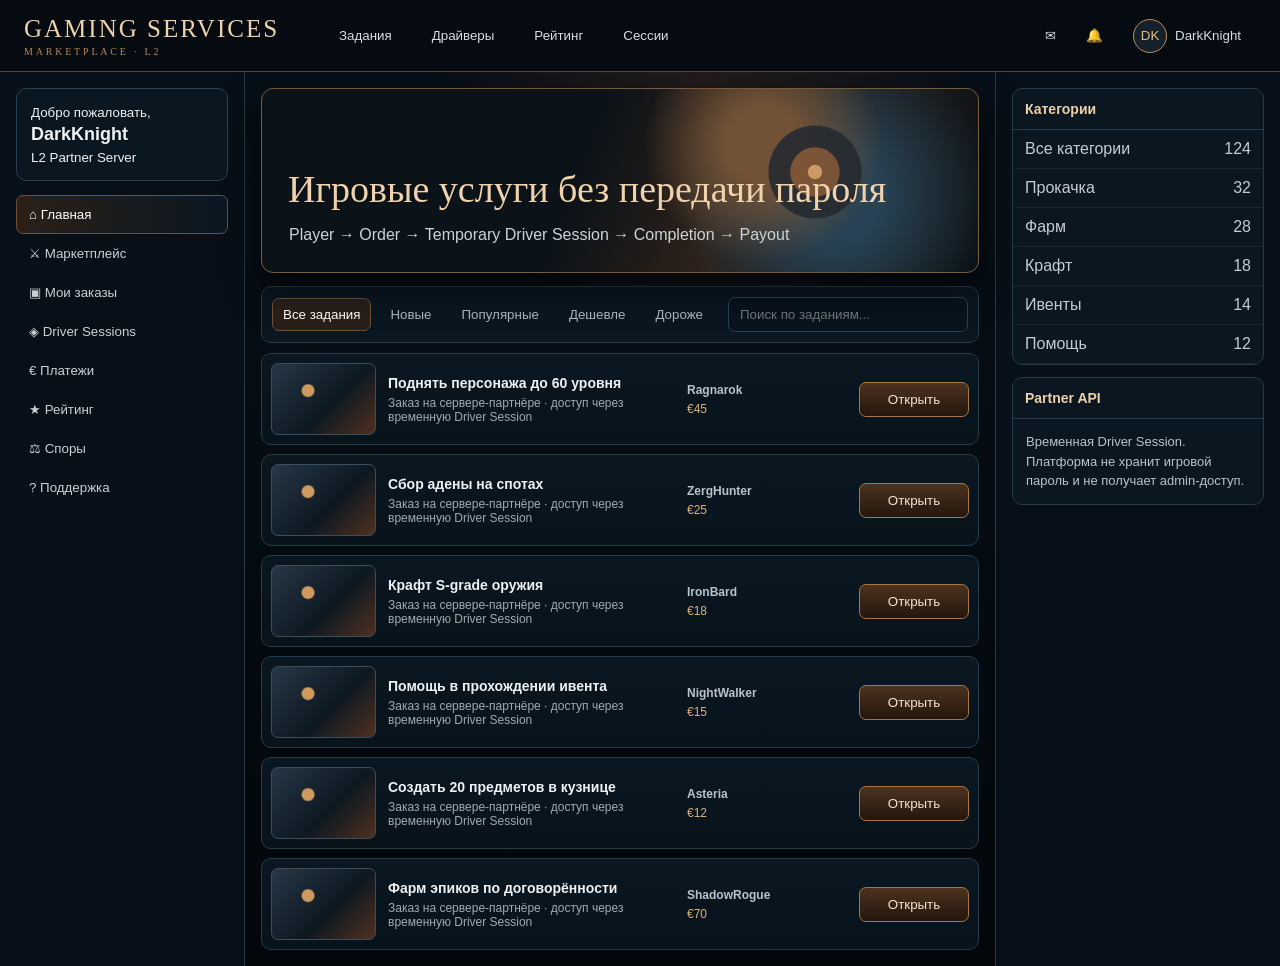
==== index.html @ b08e11a9 "Initial marketplace prototype" ====
<!doctype html><html lang="ru"><head><meta charset="utf-8"><meta name="viewport" content="width=device-width,initial-scale=1"><title>Gaming Services Marketplace</title><style>*{box-sizing:border-box}html,body{margin:0;background:#04090f;color:#eef2f5;font-family:Segoe UI,Arial,sans-serif}body{min-height:100vh;background:radial-gradient(circle at 55% 8%,rgba(88,52,35,.35),transparent 24%),linear-gradient(#071019,#03070b)}header{height:72px;border-bottom:1px solid #5b432f;display:flex;align-items:center;padding:0 24px;background:#050b10;position:sticky;top:0;z-index:5}.brand{width:300px;font-family:Georgia,serif;color:#efd1aa;font-size:25px;letter-spacing:.08em}.brand small{display:block;font:10px Segoe UI;color:#b98756;letter-spacing:.28em;margin-top:3px}nav{display:flex;gap:10px;flex:1}nav button,.icon{border:1px solid transparent;background:transparent;color:#d8dee3;padding:11px 14px;border-radius:8px;cursor:pointer}nav button:hover,.icon:hover{border-color:#72543a;background:#2b2118}.profile{display:flex;gap:8px;align-items:center}.avatar{width:34px;height:34px;border-radius:50%;border:1px solid #c18c58;display:grid;place-items:center;color:#e2bc8d;background:#15202a}.layout{display:grid;grid-template-columns:245px 1fr 285px;min-height:calc(100vh - 72px)}aside{background:#071018;border-right:1px solid #273846;padding:16px}.right{border-right:0;border-left:1px solid #273846}.user{border:1px solid #2b4050;border-radius:10px;padding:14px;background:#0a1721;margin-bottom:14px}.user b{display:block;font-size:18px;margin:3px 0}.side button{width:100%;text-align:left;border:1px solid transparent;background:transparent;color:#cad1d6;padding:11px 12px;border-radius:7px;cursor:pointer}.side button:hover,.side button.active{border-color:#6f5037;background:linear-gradient(90deg,#2b2018,#0a1721);color:white}main{padding:16px}.hero{height:185px;border:1px solid #785a3d;border-radius:12px;position:relative;overflow:hidden;background:radial-gradient(circle at 70% 30%,#725236 0 7%,transparent 23%),radial-gradient(circle at 80% 58%,#274254 0 8%,transparent 27%),linear-gradient(110deg,#0b1218 0 44%,#2d2119 64%,#0a1117 100%);box-shadow:0 14px 36px #0009}.hero:before{content:"";position:absolute;right:13%;top:15%;width:140px;height:140px;border-radius:50%;background:radial-gradient(circle at 50% 40%,#d8a46c 0 6%,#805637 7% 22%,#252b31 23% 42%,transparent 43%);filter:blur(.2px);opacity:.9}.hero h1{position:absolute;left:26px;bottom:61px;margin:0;font:38px Georgia;color:#f0d2ad}.hero p{position:absolute;left:27px;bottom:28px;margin:0;color:#cbd4da}.toolbar{margin-top:13px;display:flex;gap:8px;align-items:center;border:1px solid #263b4a;border-radius:10px;padding:10px;background:#0a1620}.tab{border:1px solid transparent;background:transparent;color:#aeb9c1;padding:8px 10px;border-radius:7px;cursor:pointer}.tab:hover,.tab.active{border-color:#715237;background:#2a2019;color:#fff}.search{margin-left:auto;background:#07131d;border:1px solid #2d4252;color:white;padding:9px 11px;border-radius:7px;min-width:240px}.tasks{display:grid;gap:9px;margin-top:10px}.task{display:grid;grid-template-columns:105px 1fr 160px 110px;gap:12px;align-items:center;border:1px solid #263b4a;border-radius:10px;padding:9px;background:linear-gradient(#0a1721,#08131b)}.pic{height:72px;border:1px solid #3a4f5e;border-radius:7px;background:radial-gradient(circle at 35% 38%,#d09a5f 0 7%,transparent 9%),linear-gradient(135deg,#263746,#0d1821 58%,#50301f)}.task h3{margin:0 0 5px;font-size:14px}.task p{margin:0;color:#9eabb5;font-size:12px}.meta{font-size:12px;color:#b9c3cb}.price{color:#e0b179;margin-top:5px}.open{border:1px solid #a87544;background:linear-gradient(#4c321e,#24160e);color:#f3e4d2;padding:9px 11px;border-radius:7px;cursor:pointer}.panel{border:1px solid #263b4a;border-radius:10px;background:#0a1620;margin-bottom:12px;overflow:hidden}.panel h3{font-size:14px;color:#efd0aa;margin:0;padding:12px;border-bottom:1px solid #263b4a}.cat{display:flex;justify-content:space-between;padding:10px 12px;border-bottom:1px solid #142632;color:#c4cdd4;cursor:pointer}.cat:hover{background:#101e28;color:white}.toast{position:fixed;right:18px;bottom:18px;background:#0b1721;border:1px solid #9a6c42;padding:11px 14px;border-radius:9px;display:none;z-index:20}.toast.show{display:block}@media(max-width:1050px){.layout{grid-template-columns:210px 1fr}.right{display:none}.task{grid-template-columns:90px 1fr 100px}.meta{display:none}}@media(max-width:720px){header{height:auto;flex-wrap:wrap;padding:10px}.brand{width:auto}.layout{display:block}aside{display:none}nav{order:3;width:100%;overflow:auto}.task{grid-template-columns:80px 1fr}.task .open{grid-column:1/-1;width:100%}.search{min-width:100%;margin-left:0}.hero h1{font-size:29px}}</style></head><body><header><div class="brand">GAMING SERVICES<small>MARKETPLACE · L2</small></div><nav><button onclick="show('Задания')">Задания</button><button onclick="show('Драйверы')">Драйверы</button><button onclick="show('Рейтинг')">Рейтинг</button><button onclick="show('Сессии')">Сессии</button></nav><button class="icon" onclick="show('Сообщения')">✉</button><button class="icon" onclick="show('Уведомления')">🔔</button><button class="icon profile" onclick="show('Профиль')"><span class="avatar">DK</span>DarkKnight</button></header><div class="layout"><aside><div class="user"><small>Добро пожаловать,</small><b>DarkKnight</b><small>L2 Partner Server</small></div><div class="side"><button class="active" onclick="show('Главная')">⌂ Главная</button><button onclick="show('Маркетплейс')">⚔ Маркетплейс</button><button onclick="show('Мои заказы')">▣ Мои заказы</button><button onclick="show('Driver Sessions')">◈ Driver Sessions</button><button onclick="show('Платежи')">€ Платежи</button><button onclick="show('Рейтинг')">★ Рейтинг</button><button onclick="show('Споры')">⚖ Споры</button><button onclick="show('Поддержка')">? Поддержка</button></div></aside><main><section class="hero"><h1>Игровые услуги без передачи пароля</h1><p>Player → Order → Temporary Driver Session → Completion → Payout</p></section><div class="toolbar"><button class="tab active" onclick="filter('all',this)">Все задания</button><button class="tab" onclick="filter('new',this)">Новые</button><button class="tab" onclick="filter('popular',this)">Популярные</button><button class="tab" onclick="sortPrice(1,this)">Дешевле</button><button class="tab" onclick="sortPrice(-1,this)">Дороже</button><input id="search" class="search" placeholder="Поиск по заданиям..." oninput="render()"></div><div id="tasks" class="tasks"></div></main><aside class="right"><div class="panel"><h3>Категории</h3><div class="cat" onclick="category='all';render()"><span>Все категории</span><span>124</span></div><div class="cat" onclick="category='Прокачка';render()"><span>Прокачка</span><span>32</span></div><div class="cat" onclick="category='Фарм';render()"><span>Фарм</span><span>28</span></div><div class="cat" onclick="category='Крафт';render()"><span>Крафт</span><span>18</span></div><div class="cat" onclick="category='Ивенты';render()"><span>Ивенты</span><span>14</span></div><div class="cat" onclick="category='Помощь';render()"><span>Помощь</span><span>12</span></div></div><div class="panel"><h3>Partner API</h3><div style="padding:13px;color:#b9c4cc;font-size:13px;line-height:1.5">Временная Driver Session. Платформа не хранит игровой пароль и не получает admin-доступ.</div></div></aside></div><div id="toast" class="toast"></div><script>let category='all',sort=0;const data=[['Поднять персонажа до 60 уровня','Прокачка',45,'Ragnarok'],['Сбор адены на спотах','Фарм',25,'ZergHunter'],['Крафт S-grade оружия','Крафт',18,'IronBard'],['Помощь в прохождении ивента','Ивенты',15,'NightWalker'],['Создать 20 предметов в кузнице','Крафт',12,'Asteria'],['Фарм эпиков по договорённости','Фарм',70,'ShadowRogue']];function render(){let q=document.getElementById('search').value.toLowerCase(),a=data.map((x,i)=>({...{title:x[0],cat:x[1],price:x[2],user:x[3]},id:i+1})).filter(x=>(category==='all'||x.cat===category)&&x.title.toLowerCase().includes(q));if(sort)a.sort((a,b)=>(a.price-b.price)*sort);document.getElementById('tasks').innerHTML=a.map(x=>`<div class="task"><div class="pic"></div><div><h3>${x.title}</h3><p>Заказ на сервере-партнёре · доступ через временную Driver Session</p></div><div class="meta"><b>${x.user}</b><div class="price">€${x.price}</div></div><button class="open" onclick="show('Заказ #${x.id}: ${x.title}')">Открыть</button></div>`).join('')}function show(m){let e=document.getElementById('toast');e.textContent=m;e.classList.add('show');clearTimeout(window.t);window.t=setTimeout(()=>e.classList.remove('show'),1800)}function filter(_,b){document.querySelectorAll('.tab').forEach(x=>x.classList.remove('active'));b.classList.add('active');render()}function sortPrice(v,b){sort=v;document.querySelectorAll('.tab').forEach(x=>x.classList.remove('active'));b.classList.add('active');render()}render()</script></body></html>
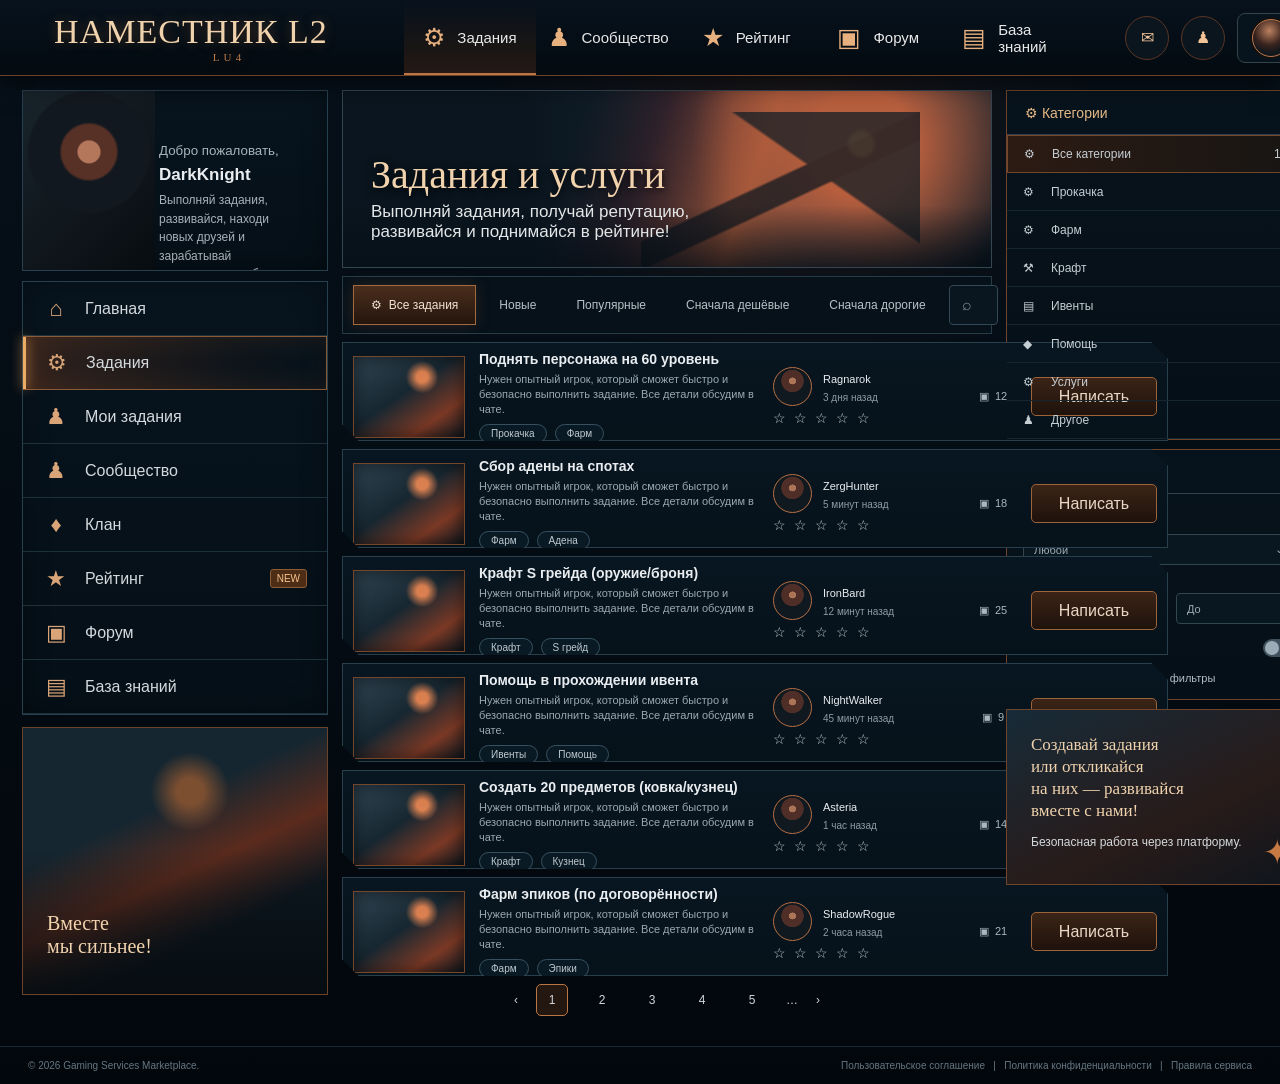
==== commit 52b7934d: "Build L2 reference layout with precise hover hotspots" ====
--- a/index.html
+++ b/index.html
@@ -1 +1,96 @@
-<!doctype html><html lang="ru"><head><meta charset="utf-8"><meta name="viewport" content="width=device-width,initial-scale=1"><title>Gaming Services Marketplace</title><style>*{box-sizing:border-box}html,body{margin:0;background:#04090f;color:#eef2f5;font-family:Segoe UI,Arial,sans-serif}body{min-height:100vh;background:radial-gradient(circle at 55% 8%,rgba(88,52,35,.35),transparent 24%),linear-gradient(#071019,#03070b)}header{height:72px;border-bottom:1px solid #5b432f;display:flex;align-items:center;padding:0 24px;background:#050b10;position:sticky;top:0;z-index:5}.brand{width:300px;font-family:Georgia,serif;color:#efd1aa;font-size:25px;letter-spacing:.08em}.brand small{display:block;font:10px Segoe UI;color:#b98756;letter-spacing:.28em;margin-top:3px}nav{display:flex;gap:10px;flex:1}nav button,.icon{border:1px solid transparent;background:transparent;color:#d8dee3;padding:11px 14px;border-radius:8px;cursor:pointer}nav button:hover,.icon:hover{border-color:#72543a;background:#2b2118}.profile{display:flex;gap:8px;align-items:center}.avatar{width:34px;height:34px;border-radius:50%;border:1px solid #c18c58;display:grid;place-items:center;color:#e2bc8d;background:#15202a}.layout{display:grid;grid-template-columns:245px 1fr 285px;min-height:calc(100vh - 72px)}aside{background:#071018;border-right:1px solid #273846;padding:16px}.right{border-right:0;border-left:1px solid #273846}.user{border:1px solid #2b4050;border-radius:10px;padding:14px;background:#0a1721;margin-bottom:14px}.user b{display:block;font-size:18px;margin:3px 0}.side button{width:100%;text-align:left;border:1px solid transparent;background:transparent;color:#cad1d6;padding:11px 12px;border-radius:7px;cursor:pointer}.side button:hover,.side button.active{border-color:#6f5037;background:linear-gradient(90deg,#2b2018,#0a1721);color:white}main{padding:16px}.hero{height:185px;border:1px solid #785a3d;border-radius:12px;position:relative;overflow:hidden;background:radial-gradient(circle at 70% 30%,#725236 0 7%,transparent 23%),radial-gradient(circle at 80% 58%,#274254 0 8%,transparent 27%),linear-gradient(110deg,#0b1218 0 44%,#2d2119 64%,#0a1117 100%);box-shadow:0 14px 36px #0009}.hero:before{content:"";position:absolute;right:13%;top:15%;width:140px;height:140px;border-radius:50%;background:radial-gradient(circle at 50% 40%,#d8a46c 0 6%,#805637 7% 22%,#252b31 23% 42%,transparent 43%);filter:blur(.2px);opacity:.9}.hero h1{position:absolute;left:26px;bottom:61px;margin:0;font:38px Georgia;color:#f0d2ad}.hero p{position:absolute;left:27px;bottom:28px;margin:0;color:#cbd4da}.toolbar{margin-top:13px;display:flex;gap:8px;align-items:center;border:1px solid #263b4a;border-radius:10px;padding:10px;background:#0a1620}.tab{border:1px solid transparent;background:transparent;color:#aeb9c1;padding:8px 10px;border-radius:7px;cursor:pointer}.tab:hover,.tab.active{border-color:#715237;background:#2a2019;color:#fff}.search{margin-left:auto;background:#07131d;border:1px solid #2d4252;color:white;padding:9px 11px;border-radius:7px;min-width:240px}.tasks{display:grid;gap:9px;margin-top:10px}.task{display:grid;grid-template-columns:105px 1fr 160px 110px;gap:12px;align-items:center;border:1px solid #263b4a;border-radius:10px;padding:9px;background:linear-gradient(#0a1721,#08131b)}.pic{height:72px;border:1px solid #3a4f5e;border-radius:7px;background:radial-gradient(circle at 35% 38%,#d09a5f 0 7%,transparent 9%),linear-gradient(135deg,#263746,#0d1821 58%,#50301f)}.task h3{margin:0 0 5px;font-size:14px}.task p{margin:0;color:#9eabb5;font-size:12px}.meta{font-size:12px;color:#b9c3cb}.price{color:#e0b179;margin-top:5px}.open{border:1px solid #a87544;background:linear-gradient(#4c321e,#24160e);color:#f3e4d2;padding:9px 11px;border-radius:7px;cursor:pointer}.panel{border:1px solid #263b4a;border-radius:10px;background:#0a1620;margin-bottom:12px;overflow:hidden}.panel h3{font-size:14px;color:#efd0aa;margin:0;padding:12px;border-bottom:1px solid #263b4a}.cat{display:flex;justify-content:space-between;padding:10px 12px;border-bottom:1px solid #142632;color:#c4cdd4;cursor:pointer}.cat:hover{background:#101e28;color:white}.toast{position:fixed;right:18px;bottom:18px;background:#0b1721;border:1px solid #9a6c42;padding:11px 14px;border-radius:9px;display:none;z-index:20}.toast.show{display:block}@media(max-width:1050px){.layout{grid-template-columns:210px 1fr}.right{display:none}.task{grid-template-columns:90px 1fr 100px}.meta{display:none}}@media(max-width:720px){header{height:auto;flex-wrap:wrap;padding:10px}.brand{width:auto}.layout{display:block}aside{display:none}nav{order:3;width:100%;overflow:auto}.task{grid-template-columns:80px 1fr}.task .open{grid-column:1/-1;width:100%}.search{min-width:100%;margin-left:0}.hero h1{font-size:29px}}</style></head><body><header><div class="brand">GAMING SERVICES<small>MARKETPLACE · L2</small></div><nav><button onclick="show('Задания')">Задания</button><button onclick="show('Драйверы')">Драйверы</button><button onclick="show('Рейтинг')">Рейтинг</button><button onclick="show('Сессии')">Сессии</button></nav><button class="icon" onclick="show('Сообщения')">✉</button><button class="icon" onclick="show('Уведомления')">🔔</button><button class="icon profile" onclick="show('Профиль')"><span class="avatar">DK</span>DarkKnight</button></header><div class="layout"><aside><div class="user"><small>Добро пожаловать,</small><b>DarkKnight</b><small>L2 Partner Server</small></div><div class="side"><button class="active" onclick="show('Главная')">⌂ Главная</button><button onclick="show('Маркетплейс')">⚔ Маркетплейс</button><button onclick="show('Мои заказы')">▣ Мои заказы</button><button onclick="show('Driver Sessions')">◈ Driver Sessions</button><button onclick="show('Платежи')">€ Платежи</button><button onclick="show('Рейтинг')">★ Рейтинг</button><button onclick="show('Споры')">⚖ Споры</button><button onclick="show('Поддержка')">? Поддержка</button></div></aside><main><section class="hero"><h1>Игровые услуги без передачи пароля</h1><p>Player → Order → Temporary Driver Session → Completion → Payout</p></section><div class="toolbar"><button class="tab active" onclick="filter('all',this)">Все задания</button><button class="tab" onclick="filter('new',this)">Новые</button><button class="tab" onclick="filter('popular',this)">Популярные</button><button class="tab" onclick="sortPrice(1,this)">Дешевле</button><button class="tab" onclick="sortPrice(-1,this)">Дороже</button><input id="search" class="search" placeholder="Поиск по заданиям..." oninput="render()"></div><div id="tasks" class="tasks"></div></main><aside class="right"><div class="panel"><h3>Категории</h3><div class="cat" onclick="category='all';render()"><span>Все категории</span><span>124</span></div><div class="cat" onclick="category='Прокачка';render()"><span>Прокачка</span><span>32</span></div><div class="cat" onclick="category='Фарм';render()"><span>Фарм</span><span>28</span></div><div class="cat" onclick="category='Крафт';render()"><span>Крафт</span><span>18</span></div><div class="cat" onclick="category='Ивенты';render()"><span>Ивенты</span><span>14</span></div><div class="cat" onclick="category='Помощь';render()"><span>Помощь</span><span>12</span></div></div><div class="panel"><h3>Partner API</h3><div style="padding:13px;color:#b9c4cc;font-size:13px;line-height:1.5">Временная Driver Session. Платформа не хранит игровой пароль и не получает admin-доступ.</div></div></aside></div><div id="toast" class="toast"></div><script>let category='all',sort=0;const data=[['Поднять персонажа до 60 уровня','Прокачка',45,'Ragnarok'],['Сбор адены на спотах','Фарм',25,'ZergHunter'],['Крафт S-grade оружия','Крафт',18,'IronBard'],['Помощь в прохождении ивента','Ивенты',15,'NightWalker'],['Создать 20 предметов в кузнице','Крафт',12,'Asteria'],['Фарм эпиков по договорённости','Фарм',70,'ShadowRogue']];function render(){let q=document.getElementById('search').value.toLowerCase(),a=data.map((x,i)=>({...{title:x[0],cat:x[1],price:x[2],user:x[3]},id:i+1})).filter(x=>(category==='all'||x.cat===category)&&x.title.toLowerCase().includes(q));if(sort)a.sort((a,b)=>(a.price-b.price)*sort);document.getElementById('tasks').innerHTML=a.map(x=>`<div class="task"><div class="pic"></div><div><h3>${x.title}</h3><p>Заказ на сервере-партнёре · доступ через временную Driver Session</p></div><div class="meta"><b>${x.user}</b><div class="price">€${x.price}</div></div><button class="open" onclick="show('Заказ #${x.id}: ${x.title}')">Открыть</button></div>`).join('')}function show(m){let e=document.getElementById('toast');e.textContent=m;e.classList.add('show');clearTimeout(window.t);window.t=setTimeout(()=>e.classList.remove('show'),1800)}function filter(_,b){document.querySelectorAll('.tab').forEach(x=>x.classList.remove('active'));b.classList.add('active');render()}function sortPrice(v,b){sort=v;document.querySelectorAll('.tab').forEach(x=>x.classList.remove('active'));b.classList.add('active');render()}render()</script></body></html>+<!doctype html>
+<html lang="ru">
+<head>
+<meta charset="utf-8">
+<meta name="viewport" content="width=device-width,initial-scale=1">
+<title>Gaming Services Marketplace — L2</title>
+<style>
+:root{--bg:#030a10;--panel:#07131c;--panel2:#091824;--line:#20323d;--text:#e9edf0;--muted:#91a0ab;--gold:#c7854e;--gold2:#f0bf82;--hot:rgba(213,139,69,.2)}
+*{box-sizing:border-box}html,body{margin:0;background:#02070b;color:var(--text);font-family:Segoe UI,Arial,sans-serif}button,input,select{font:inherit}.app{min-width:1180px;min-height:100vh;background:radial-gradient(circle at 62% 9%,rgba(96,48,28,.22),transparent 24%),linear-gradient(#06101a,#02070c)}
+.header{height:76px;border-bottom:1px solid #6c4328;display:grid;grid-template-columns:350px 1fr 340px;align-items:center;padding:0 28px 0 54px;position:relative;background:linear-gradient(180deg,#07121d 0,#030a10 100%);box-shadow:0 8px 22px #0008;z-index:10}.logo{font:34px Georgia,serif;color:#f0d2ad;letter-spacing:.03em;text-shadow:0 0 12px #9d5d2f77}.logo small{display:block;text-align:center;font:11px Segoe UI;letter-spacing:.38em;color:#bd7844;margin-top:0}.topnav{display:flex;height:100%;align-items:stretch}.topnav .navitem{position:relative;min-width:132px;padding:0 18px;display:flex;gap:12px;align-items:center;justify-content:center;color:#e8e8e8;font-size:15px}.navitem .ico{font-size:25px;color:#e7b17f}.navitem.active{background:linear-gradient(180deg,transparent,#362116aa);box-shadow:inset 0 -2px 0 #bf7443}.account{display:flex;align-items:center;justify-content:flex-end;gap:12px}.round{width:44px;height:44px;border-radius:50%;border:1px solid #5a3524;background:#0b151e;display:grid;place-items:center;color:#f0c296}.profile{height:50px;min-width:192px;border:1px solid #34424a;border-radius:8px;display:flex;align-items:center;gap:12px;padding:0 14px;background:#08141d}.avatar{width:38px;height:38px;border-radius:50%;border:1px solid #be7747;background:radial-gradient(circle at 45% 30%,#bc8060,#39231e 45%,#10171d 70%);box-shadow:0 0 0 2px #111}.profile b{font-weight:500}.chev{margin-left:auto;color:#b7c0c7}
+.shell{display:grid;grid-template-columns:306px minmax(650px,1fr) 306px;gap:14px;padding:14px 22px 22px;max-width:1536px;margin:auto}.left,.right{min-width:0}.card{border:1px solid #27404e;background:linear-gradient(180deg,#07141e,#050f17);box-shadow:inset 0 0 28px #0005}.welcome{height:181px;position:relative;overflow:hidden;padding:50px 16px 18px 136px}.welcome:before{content:"";position:absolute;left:0;top:0;width:132px;height:100%;background:radial-gradient(circle at 50% 34%,#ba7657 0 8%,#5a3024 9% 20%,#111820 22% 44%,transparent 46%),linear-gradient(135deg,#18242d,#070c11);filter:saturate(.9)}.welcome small{color:#a9b3ba}.welcome b{display:block;font-size:17px;margin:6px 0}.welcome p{font-size:12px;line-height:1.55;color:#a6b1b8;margin:0}.menu{margin-top:10px}.menurow{height:54px;border-bottom:1px solid #1e303a;display:flex;align-items:center;gap:16px;padding:0 20px;color:#d3d9dd;position:relative}.menurow .ico{width:26px;text-align:center;font-size:22px;color:#d9a477}.menurow.active{border:1px solid #8a5936;background:linear-gradient(90deg,#4d2c1d99,#10151aaa 75%,transparent);box-shadow:inset 10px 0 28px #8c4c2533}.menurow.active:before{content:"";position:absolute;left:-1px;top:0;bottom:0;width:3px;background:#edac63;box-shadow:0 0 12px #f0a35d}.badge{margin-left:auto;background:#4d2d16;border:1px solid #8b5c36;color:#f7c38c;font-size:10px;padding:3px 6px;border-radius:3px}.promo{margin-top:12px;height:268px;position:relative;overflow:hidden;background:radial-gradient(circle at 55% 24%,#7d4f31 0 5%,transparent 15%),linear-gradient(155deg,#162630 0 35%,#5b2b1d 54%,#0e1820 72%);border:1px solid #6b432a}.promo:after{content:"";position:absolute;inset:0;background:linear-gradient(transparent 45%,#050b0fdd 100%)}.promo .copy{position:absolute;z-index:2;left:24px;bottom:36px;font:20px Georgia,serif;color:#f0d2ad;line-height:1.15}
+.main{min-width:0}.hero{height:178px;position:relative;overflow:hidden;border:1px solid #344652;background:radial-gradient(circle at 80% 30%,#df8c53 0 2%,#b75e3d 3% 10%,transparent 32%),linear-gradient(110deg,#172632 0 35%,#3d2730 46%,#9b5539 62%,#263441 76%,#0d1822 100%)}.hero:before{content:"";position:absolute;right:11%;bottom:0;width:43%;height:88%;background:linear-gradient(155deg,transparent 0 45%,#101820 46% 55%,transparent 56%),linear-gradient(35deg,transparent 0 62%,#141e25 63%);opacity:.75}.hero:after{content:"";position:absolute;inset:0;background:linear-gradient(90deg,#061019cc 0 27%,transparent 60%),linear-gradient(180deg,transparent 65%,#030b12bb)}.heroText{position:absolute;z-index:2;left:28px;bottom:25px}.hero h1{font:40px Georgia,serif;color:#f0d2ad;margin:0 0 4px;text-shadow:0 2px 9px #000}.hero p{margin:0;color:#e4e7e8;font-size:17px}.toolbar{height:58px;margin-top:8px;border:1px solid #263b48;background:#06111a;display:flex;align-items:center;padding:6px 10px;gap:6px}.tab{height:40px;padding:0 17px;display:flex;align-items:center;position:relative;color:#b8c1c7;font-size:12px;white-space:nowrap}.tab.active{border:1px solid #a36a40;background:linear-gradient(#4b2e1c,#24150e);color:#f1e3d5;box-shadow:0 0 16px #ac64333a}.search{margin-left:auto;width:255px;height:40px;border:1px solid #334955;background:#091620;border-radius:4px;display:flex;align-items:center;padding:0 12px;color:#7f8f99}.search input{border:0;outline:0;background:transparent;color:#dce4e8;width:100%;margin-left:9px}.tasks{display:grid;gap:8px;margin-top:8px}.task{height:99px;border:1px solid #29404c;background:linear-gradient(180deg,#081621,#06121a);display:grid;grid-template-columns:112px minmax(280px,1fr) 182px 48px 126px;align-items:center;gap:14px;padding:8px 10px;position:relative;clip-path:polygon(0 0,98% 0,100% 17%,100% 100%,2% 100%,0 83%)}.thumb{height:82px;border:1px solid #74462b;background:radial-gradient(circle at 62% 25%,#db8050 0 6%,transparent 18%),linear-gradient(145deg,#314654,#172731 45%,#7b3925 76%,#101a22);box-shadow:inset 0 0 18px #0009}.desc h3{margin:0 0 5px;font-size:14px;font-weight:600}.desc p{margin:0;color:#9aa8b1;font-size:11px;line-height:1.35}.tags{margin-top:7px;display:flex;gap:8px}.tag{border:1px solid #36505f;background:#0a1a25;color:#bfc9cf;padding:3px 11px;border-radius:15px;font-size:10px}.driver{display:grid;grid-template-columns:42px 1fr;column-gap:8px;align-items:center}.driver .ava{width:39px;height:39px;border-radius:50%;border:1px solid #b86f43;background:radial-gradient(circle at 50% 35%,#ad7558 0 11%,#4e2e26 12% 36%,#101820 38%)}.driver b{font-size:11px;font-weight:500}.driver small{color:#8d9ba4;font-size:10px}.stars{grid-column:1/-1;color:#c1cad0;font-size:14px;letter-spacing:2px;margin-top:4px}.comment{font-size:11px;color:#aab7be;text-align:center}.action{height:39px;border:1px solid #9d6339;background:linear-gradient(#3b2417,#1e120c);color:#ead8c6;border-radius:5px}.pager{height:48px;display:flex;justify-content:center;align-items:center;gap:18px;color:#d0d6da;font-size:12px}.page{width:32px;height:32px;border:1px solid transparent;display:grid;place-items:center}.page.active{border-color:#b87644;background:#24170f;border-radius:5px}
+.panel{border:1px solid #70452b;background:linear-gradient(#07131c,#050f17);margin-bottom:9px}.panelTitle{height:44px;border-bottom:1px solid #32414a;display:flex;align-items:center;gap:12px;padding:0 18px;color:#e4b886;font-size:14px}.catrow{height:38px;border-bottom:1px solid #152630;display:grid;grid-template-columns:28px 1fr 42px;align-items:center;padding:0 16px;font-size:12px;color:#c5ced3}.catrow.active{background:linear-gradient(90deg,#2c1b13,#161513);border:1px solid #74472c}.catrow .num{text-align:right}.filter{padding:12px 16px 14px;font-size:11px}.filter label{display:block;margin:8px 0;color:#d5dadd}.select,.pricebox{height:31px;border:1px solid #314651;background:#081720;border-radius:4px;color:#9eabb3;display:flex;align-items:center;padding:0 10px}.price{display:grid;grid-template-columns:1fr 18px 1fr;align-items:center;gap:8px}.switchrow{display:flex;justify-content:space-between;align-items:center;margin-top:15px}.switch{width:32px;height:18px;border-radius:10px;background:#40515d;padding:2px}.switch:after{content:"";display:block;width:14px;height:14px;border-radius:50%;background:#9cacb7}.reset{text-align:center;color:#b2bec5;margin-top:15px}.rightPromo{height:176px;position:relative;padding:24px;background:linear-gradient(155deg,#172b38,#281b1a 60%,#0d151c);overflow:hidden}.rightPromo:after{content:"✦";position:absolute;right:20px;bottom:12px;font-size:34px;color:#c77a43}.rightPromo b{font:17px Georgia,serif;color:#f0d2ad;line-height:1.3}.rightPromo p{font-size:12px;line-height:1.45;color:#d4d9dc}
+/* click surfaces: transparent at rest; gold, thematic outline on hover */
+.hotspot{position:absolute;inset:0;border:1px solid transparent;background:transparent;cursor:pointer;z-index:8;border-radius:inherit}.hotspot:hover,.hotspot:focus-visible{outline:none;border-color:#cc8349;background:linear-gradient(180deg,rgba(210,136,67,.10),rgba(105,58,28,.15));box-shadow:inset 0 0 18px rgba(227,142,65,.22),0 0 10px rgba(227,142,65,.20)}.navitem,.menurow,.tab,.catrow,.task,.round,.profile,.action,.page{position:relative}.action .hotspot{border-radius:5px}.task>.hotspot:hover{box-shadow:inset 0 0 22px rgba(227,142,65,.12),0 0 8px rgba(227,142,65,.16)}
+.toast{position:fixed;right:20px;bottom:20px;z-index:30;border:1px solid #a86b3e;background:#09131a;color:#f2dcc4;padding:12px 16px;border-radius:6px;opacity:0;transform:translateY(10px);transition:.2s;pointer-events:none}.toast.show{opacity:1;transform:none}.footer{height:38px;border-top:1px solid #172832;color:#657681;display:flex;align-items:center;justify-content:space-between;padding:0 28px;font-size:10px;max-width:1536px;margin:auto}
+@media(max-width:1250px){.app{min-width:0}.header{grid-template-columns:270px 1fr 260px;padding-left:25px}.logo{font-size:26px}.topnav .navitem{min-width:105px;padding:0 10px}.shell{grid-template-columns:240px 1fr}.right{display:none}.welcome{padding-left:110px}.task{grid-template-columns:95px 1fr 160px 40px 110px}.promo{height:230px}}@media(max-width:900px){.header{grid-template-columns:1fr auto;height:auto;min-height:70px}.topnav{grid-column:1/-1;order:3;overflow:auto}.shell{display:block}.left{display:none}.task{grid-template-columns:90px 1fr 115px}.driver,.comment{display:none}.search{width:210px}.app{min-width:760px}}
+</style>
+</head>
+<body>
+<div class="app">
+<header class="header">
+  <div class="logo">НАМЕСТНИК L2<small>LU4</small></div>
+  <nav class="topnav">
+    <div class="navitem active"><span class="ico">⚙</span>Задания<button class="hotspot" aria-label="Задания" onclick="toast('Задания')"></button></div>
+    <div class="navitem"><span class="ico">♟</span>Сообщество<button class="hotspot" aria-label="Сообщество" onclick="toast('Сообщество')"></button></div>
+    <div class="navitem"><span class="ico">★</span>Рейтинг<button class="hotspot" aria-label="Рейтинг" onclick="toast('Рейтинг')"></button></div>
+    <div class="navitem"><span class="ico">▣</span>Форум<button class="hotspot" aria-label="Форум" onclick="toast('Форум')"></button></div>
+    <div class="navitem"><span class="ico">▤</span>База знаний<button class="hotspot" aria-label="База знаний" onclick="toast('База знаний')"></button></div>
+  </nav>
+  <div class="account"><div class="round">✉<button class="hotspot" aria-label="Почта" onclick="toast('Сообщения')"></button></div><div class="round">♟<button class="hotspot" aria-label="Уведомления" onclick="toast('Уведомления')"></button></div><div class="profile"><span class="avatar"></span><b>DarkKnight</b><span class="chev">⌄</span><button class="hotspot" aria-label="Профиль" onclick="toast('Профиль DarkKnight')"></button></div></div>
+</header>
+<div class="shell">
+  <aside class="left">
+    <section class="card welcome"><small>Добро пожаловать,</small><b>DarkKnight</b><p>Выполняй задания,<br>развивайся, находи<br>новых друзей и зарабатывай<br>репутацию в сообществе.</p></section>
+    <section class="card menu">
+      <div class="menurow"><span class="ico">⌂</span>Главная<button class="hotspot" onclick="toast('Главная')"></button></div>
+      <div class="menurow active"><span class="ico">⚙</span>Задания<button class="hotspot" onclick="toast('Задания')"></button></div>
+      <div class="menurow"><span class="ico">♟</span>Мои задания<button class="hotspot" onclick="toast('Мои задания')"></button></div>
+      <div class="menurow"><span class="ico">♟</span>Сообщество<button class="hotspot" onclick="toast('Сообщество')"></button></div>
+      <div class="menurow"><span class="ico">♦</span>Клан<button class="hotspot" onclick="toast('Клан')"></button></div>
+      <div class="menurow"><span class="ico">★</span>Рейтинг<span class="badge">NEW</span><button class="hotspot" onclick="toast('Рейтинг')"></button></div>
+      <div class="menurow"><span class="ico">▣</span>Форум<button class="hotspot" onclick="toast('Форум')"></button></div>
+      <div class="menurow"><span class="ico">▤</span>База знаний<button class="hotspot" onclick="toast('База знаний')"></button></div>
+    </section>
+    <section class="promo"><div class="copy">Вместе<br>мы сильнее!</div></section>
+  </aside>
+  <main class="main">
+    <section class="hero"><div class="heroText"><h1>Задания и услуги</h1><p>Выполняй задания, получай репутацию,<br>развивайся и поднимайся в рейтинге!</p></div></section>
+    <section class="toolbar">
+      <div class="tab active">⚙&nbsp;&nbsp;Все задания<button class="hotspot" onclick="setTab(this,'Все задания')"></button></div>
+      <div class="tab">Новые<button class="hotspot" onclick="setTab(this,'Новые')"></button></div>
+      <div class="tab">Популярные<button class="hotspot" onclick="setTab(this,'Популярные')"></button></div>
+      <div class="tab">Сначала дешёвые<button class="hotspot" onclick="sortTasks(1,this)"></button></div>
+      <div class="tab">Сначала дорогие<button class="hotspot" onclick="sortTasks(-1,this)"></button></div>
+      <div class="search">⌕<input id="q" placeholder="Поиск по заданиям..." oninput="render()"></div>
+    </section>
+    <section id="tasks" class="tasks"></section>
+    <div class="pager"><span>‹</span><span class="page active">1<button class="hotspot" onclick="toast('Страница 1')"></button></span><span class="page">2<button class="hotspot" onclick="toast('Страница 2')"></button></span><span class="page">3<button class="hotspot" onclick="toast('Страница 3')"></button></span><span class="page">4<button class="hotspot" onclick="toast('Страница 4')"></button></span><span class="page">5<button class="hotspot" onclick="toast('Страница 5')"></button></span><span>…</span><span>›</span></div>
+  </main>
+  <aside class="right">
+    <section class="panel">
+      <div class="panelTitle">⚙ Категории</div>
+      <div class="catrow active"><span>⚙</span><span>Все категории</span><span class="num">124</span><button class="hotspot" onclick="category='all';render();toast('Все категории')"></button></div>
+      <div class="catrow"><span>⚙</span><span>Прокачка</span><span class="num">32</span><button class="hotspot" onclick="category='Прокачка';render();toast('Прокачка')"></button></div>
+      <div class="catrow"><span>⚙</span><span>Фарм</span><span class="num">28</span><button class="hotspot" onclick="category='Фарм';render();toast('Фарм')"></button></div>
+      <div class="catrow"><span>⚒</span><span>Крафт</span><span class="num">18</span><button class="hotspot" onclick="category='Крафт';render();toast('Крафт')"></button></div>
+      <div class="catrow"><span>▤</span><span>Ивенты</span><span class="num">14</span><button class="hotspot" onclick="category='Ивенты';render();toast('Ивенты')"></button></div>
+      <div class="catrow"><span>◆</span><span>Помощь</span><span class="num">12</span><button class="hotspot" onclick="category='Помощь';render();toast('Помощь')"></button></div>
+      <div class="catrow"><span>⚙</span><span>Услуги</span><span class="num">10</span><button class="hotspot" onclick="toast('Услуги')"></button></div>
+      <div class="catrow"><span>♟</span><span>Другое</span><span class="num">10</span><button class="hotspot" onclick="toast('Другое')"></button></div>
+    </section>
+    <section class="panel"><div class="panelTitle">⚒ Фильтры</div><div class="filter"><label>Уровень персонажа</label><div class="select">Любой <span style="margin-left:auto">⌄</span></div><label>Цена</label><div class="price"><div class="pricebox">От</div><span>—</span><div class="pricebox">До</div></div><div class="switchrow"><span>Только с отзывами</span><span class="switch"></span></div><div class="reset">⟳ &nbsp;Сбросить фильтры</div></div></section>
+    <section class="panel rightPromo"><b>Создавай задания<br>или откликайся<br>на них — развивайся<br>вместе с нами!</b><p>Безопасная работа через платформу.</p></section>
+  </aside>
+</div>
+<footer class="footer"><span>© 2026 Gaming Services Marketplace.</span><span>Пользовательское соглашение &nbsp; | &nbsp; Политика конфиденциальности &nbsp; | &nbsp; Правила сервиса</span></footer>
+</div>
+<div id="toast" class="toast"></div>
+<script>
+let category='all',sortDir=0;
+const items=[
+{title:'Поднять персонажа на 60 уровень',cat:'Прокачка',who:'Ragnarok',ago:'3 дня назад',comments:12,tags:['Прокачка','Фарм'],price:45},
+{title:'Сбор адены на спотах',cat:'Фарм',who:'ZergHunter',ago:'5 минут назад',comments:18,tags:['Фарм','Адена'],price:25},
+{title:'Крафт S грейда (оружие/броня)',cat:'Крафт',who:'IronBard',ago:'12 минут назад',comments:25,tags:['Крафт','S грейд'],price:80},
+{title:'Помощь в прохождении ивента',cat:'Ивенты',who:'NightWalker',ago:'45 минут назад',comments:9,tags:['Ивенты','Помощь'],price:40},
+{title:'Создать 20 предметов (ковка/кузнец)',cat:'Крафт',who:'Asteria',ago:'1 час назад',comments:14,tags:['Крафт','Кузнец'],price:25},
+{title:'Фарм эпиков (по договорённости)',cat:'Фарм',who:'ShadowRogue',ago:'2 часа назад',comments:21,tags:['Фарм','Эпики'],price:60}
+];
+function render(){const q=document.getElementById('q').value.toLowerCase();let a=items.filter(x=>(category==='all'||x.cat===category)&&x.title.toLowerCase().includes(q));if(sortDir)a=[...a].sort((x,y)=>(x.price-y.price)*sortDir);document.getElementById('tasks').innerHTML=a.map((x,i)=>`<article class="task"><div class="thumb"></div><div class="desc"><h3>${x.title}</h3><p>Нужен опытный игрок, который сможет быстро и безопасно выполнить задание. Все детали обсудим в чате.</p><div class="tags">${x.tags.map(t=>`<span class="tag">${t}</span>`).join('')}</div></div><div class="driver"><span class="ava"></span><div><b>${x.who}</b><br><small>${x.ago}</small></div><div class="stars">☆ ☆ ☆ ☆ ☆</div></div><div class="comment">▣&nbsp; ${x.comments}</div><button class="action">Написать<button class="hotspot" aria-label="Написать ${x.who}" onclick="event.stopPropagation();toast('Открываем заказ: ${x.title.replaceAll("'","\\'")}')"></button></button><button class="hotspot" aria-label="Открыть заказ" onclick="toast('${x.title.replaceAll("'","\\'")} · €${x.price}')"></button></article>`).join('')||'<div style="padding:35px;text-align:center;color:#8797a1">Задания не найдены</div>'}
+function toast(text){const e=document.getElementById('toast');e.textContent=text;e.classList.add('show');clearTimeout(window.__t);window.__t=setTimeout(()=>e.classList.remove('show'),1500)}
+function setTab(btn,name){document.querySelectorAll('.tab').forEach(x=>x.classList.remove('active'));btn.parentElement.classList.add('active');sortDir=0;render();toast(name)}
+function sortTasks(dir,btn){sortDir=dir;document.querySelectorAll('.tab').forEach(x=>x.classList.remove('active'));btn.parentElement.classList.add('active');render();toast(dir>0?'Сначала дешёвые':'Сначала дорогие')}
+render();
+</script>
+</body></html>
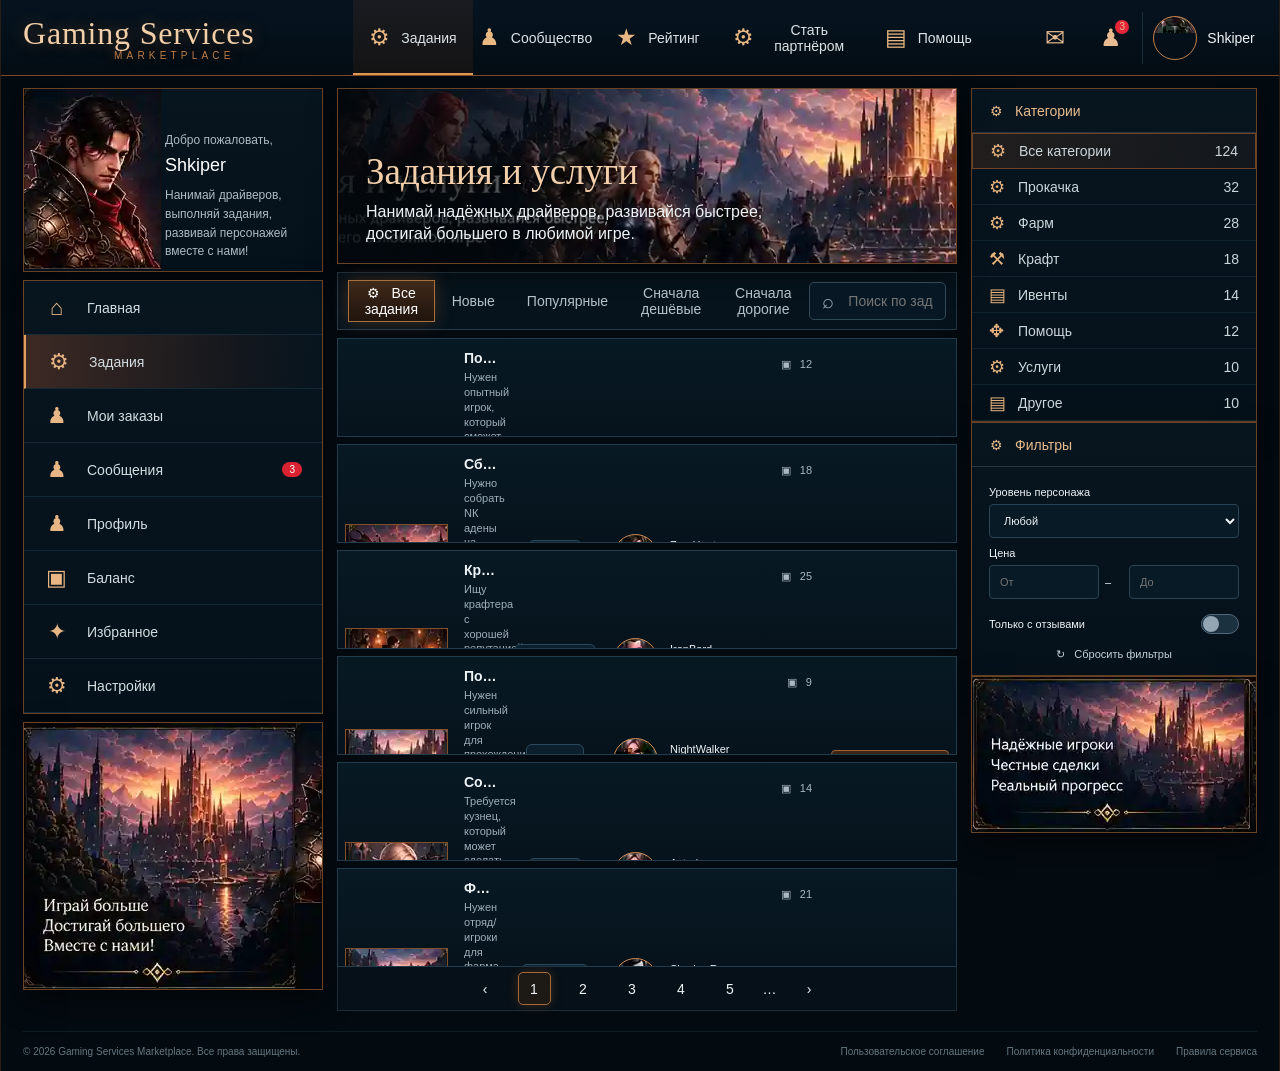
==== commit 5eaa2f57: "Replace frontend with approved L2 marketplace layout" ====
--- a/index.html
+++ b/index.html
@@ -1,96 +1,12 @@
-<!doctype html>
-<html lang="ru">
-<head>
-<meta charset="utf-8">
-<meta name="viewport" content="width=device-width,initial-scale=1">
-<title>Gaming Services Marketplace — L2</title>
-<style>
-:root{--bg:#030a10;--panel:#07131c;--panel2:#091824;--line:#20323d;--text:#e9edf0;--muted:#91a0ab;--gold:#c7854e;--gold2:#f0bf82;--hot:rgba(213,139,69,.2)}
-*{box-sizing:border-box}html,body{margin:0;background:#02070b;color:var(--text);font-family:Segoe UI,Arial,sans-serif}button,input,select{font:inherit}.app{min-width:1180px;min-height:100vh;background:radial-gradient(circle at 62% 9%,rgba(96,48,28,.22),transparent 24%),linear-gradient(#06101a,#02070c)}
-.header{height:76px;border-bottom:1px solid #6c4328;display:grid;grid-template-columns:350px 1fr 340px;align-items:center;padding:0 28px 0 54px;position:relative;background:linear-gradient(180deg,#07121d 0,#030a10 100%);box-shadow:0 8px 22px #0008;z-index:10}.logo{font:34px Georgia,serif;color:#f0d2ad;letter-spacing:.03em;text-shadow:0 0 12px #9d5d2f77}.logo small{display:block;text-align:center;font:11px Segoe UI;letter-spacing:.38em;color:#bd7844;margin-top:0}.topnav{display:flex;height:100%;align-items:stretch}.topnav .navitem{position:relative;min-width:132px;padding:0 18px;display:flex;gap:12px;align-items:center;justify-content:center;color:#e8e8e8;font-size:15px}.navitem .ico{font-size:25px;color:#e7b17f}.navitem.active{background:linear-gradient(180deg,transparent,#362116aa);box-shadow:inset 0 -2px 0 #bf7443}.account{display:flex;align-items:center;justify-content:flex-end;gap:12px}.round{width:44px;height:44px;border-radius:50%;border:1px solid #5a3524;background:#0b151e;display:grid;place-items:center;color:#f0c296}.profile{height:50px;min-width:192px;border:1px solid #34424a;border-radius:8px;display:flex;align-items:center;gap:12px;padding:0 14px;background:#08141d}.avatar{width:38px;height:38px;border-radius:50%;border:1px solid #be7747;background:radial-gradient(circle at 45% 30%,#bc8060,#39231e 45%,#10171d 70%);box-shadow:0 0 0 2px #111}.profile b{font-weight:500}.chev{margin-left:auto;color:#b7c0c7}
-.shell{display:grid;grid-template-columns:306px minmax(650px,1fr) 306px;gap:14px;padding:14px 22px 22px;max-width:1536px;margin:auto}.left,.right{min-width:0}.card{border:1px solid #27404e;background:linear-gradient(180deg,#07141e,#050f17);box-shadow:inset 0 0 28px #0005}.welcome{height:181px;position:relative;overflow:hidden;padding:50px 16px 18px 136px}.welcome:before{content:"";position:absolute;left:0;top:0;width:132px;height:100%;background:radial-gradient(circle at 50% 34%,#ba7657 0 8%,#5a3024 9% 20%,#111820 22% 44%,transparent 46%),linear-gradient(135deg,#18242d,#070c11);filter:saturate(.9)}.welcome small{color:#a9b3ba}.welcome b{display:block;font-size:17px;margin:6px 0}.welcome p{font-size:12px;line-height:1.55;color:#a6b1b8;margin:0}.menu{margin-top:10px}.menurow{height:54px;border-bottom:1px solid #1e303a;display:flex;align-items:center;gap:16px;padding:0 20px;color:#d3d9dd;position:relative}.menurow .ico{width:26px;text-align:center;font-size:22px;color:#d9a477}.menurow.active{border:1px solid #8a5936;background:linear-gradient(90deg,#4d2c1d99,#10151aaa 75%,transparent);box-shadow:inset 10px 0 28px #8c4c2533}.menurow.active:before{content:"";position:absolute;left:-1px;top:0;bottom:0;width:3px;background:#edac63;box-shadow:0 0 12px #f0a35d}.badge{margin-left:auto;background:#4d2d16;border:1px solid #8b5c36;color:#f7c38c;font-size:10px;padding:3px 6px;border-radius:3px}.promo{margin-top:12px;height:268px;position:relative;overflow:hidden;background:radial-gradient(circle at 55% 24%,#7d4f31 0 5%,transparent 15%),linear-gradient(155deg,#162630 0 35%,#5b2b1d 54%,#0e1820 72%);border:1px solid #6b432a}.promo:after{content:"";position:absolute;inset:0;background:linear-gradient(transparent 45%,#050b0fdd 100%)}.promo .copy{position:absolute;z-index:2;left:24px;bottom:36px;font:20px Georgia,serif;color:#f0d2ad;line-height:1.15}
-.main{min-width:0}.hero{height:178px;position:relative;overflow:hidden;border:1px solid #344652;background:radial-gradient(circle at 80% 30%,#df8c53 0 2%,#b75e3d 3% 10%,transparent 32%),linear-gradient(110deg,#172632 0 35%,#3d2730 46%,#9b5539 62%,#263441 76%,#0d1822 100%)}.hero:before{content:"";position:absolute;right:11%;bottom:0;width:43%;height:88%;background:linear-gradient(155deg,transparent 0 45%,#101820 46% 55%,transparent 56%),linear-gradient(35deg,transparent 0 62%,#141e25 63%);opacity:.75}.hero:after{content:"";position:absolute;inset:0;background:linear-gradient(90deg,#061019cc 0 27%,transparent 60%),linear-gradient(180deg,transparent 65%,#030b12bb)}.heroText{position:absolute;z-index:2;left:28px;bottom:25px}.hero h1{font:40px Georgia,serif;color:#f0d2ad;margin:0 0 4px;text-shadow:0 2px 9px #000}.hero p{margin:0;color:#e4e7e8;font-size:17px}.toolbar{height:58px;margin-top:8px;border:1px solid #263b48;background:#06111a;display:flex;align-items:center;padding:6px 10px;gap:6px}.tab{height:40px;padding:0 17px;display:flex;align-items:center;position:relative;color:#b8c1c7;font-size:12px;white-space:nowrap}.tab.active{border:1px solid #a36a40;background:linear-gradient(#4b2e1c,#24150e);color:#f1e3d5;box-shadow:0 0 16px #ac64333a}.search{margin-left:auto;width:255px;height:40px;border:1px solid #334955;background:#091620;border-radius:4px;display:flex;align-items:center;padding:0 12px;color:#7f8f99}.search input{border:0;outline:0;background:transparent;color:#dce4e8;width:100%;margin-left:9px}.tasks{display:grid;gap:8px;margin-top:8px}.task{height:99px;border:1px solid #29404c;background:linear-gradient(180deg,#081621,#06121a);display:grid;grid-template-columns:112px minmax(280px,1fr) 182px 48px 126px;align-items:center;gap:14px;padding:8px 10px;position:relative;clip-path:polygon(0 0,98% 0,100% 17%,100% 100%,2% 100%,0 83%)}.thumb{height:82px;border:1px solid #74462b;background:radial-gradient(circle at 62% 25%,#db8050 0 6%,transparent 18%),linear-gradient(145deg,#314654,#172731 45%,#7b3925 76%,#101a22);box-shadow:inset 0 0 18px #0009}.desc h3{margin:0 0 5px;font-size:14px;font-weight:600}.desc p{margin:0;color:#9aa8b1;font-size:11px;line-height:1.35}.tags{margin-top:7px;display:flex;gap:8px}.tag{border:1px solid #36505f;background:#0a1a25;color:#bfc9cf;padding:3px 11px;border-radius:15px;font-size:10px}.driver{display:grid;grid-template-columns:42px 1fr;column-gap:8px;align-items:center}.driver .ava{width:39px;height:39px;border-radius:50%;border:1px solid #b86f43;background:radial-gradient(circle at 50% 35%,#ad7558 0 11%,#4e2e26 12% 36%,#101820 38%)}.driver b{font-size:11px;font-weight:500}.driver small{color:#8d9ba4;font-size:10px}.stars{grid-column:1/-1;color:#c1cad0;font-size:14px;letter-spacing:2px;margin-top:4px}.comment{font-size:11px;color:#aab7be;text-align:center}.action{height:39px;border:1px solid #9d6339;background:linear-gradient(#3b2417,#1e120c);color:#ead8c6;border-radius:5px}.pager{height:48px;display:flex;justify-content:center;align-items:center;gap:18px;color:#d0d6da;font-size:12px}.page{width:32px;height:32px;border:1px solid transparent;display:grid;place-items:center}.page.active{border-color:#b87644;background:#24170f;border-radius:5px}
-.panel{border:1px solid #70452b;background:linear-gradient(#07131c,#050f17);margin-bottom:9px}.panelTitle{height:44px;border-bottom:1px solid #32414a;display:flex;align-items:center;gap:12px;padding:0 18px;color:#e4b886;font-size:14px}.catrow{height:38px;border-bottom:1px solid #152630;display:grid;grid-template-columns:28px 1fr 42px;align-items:center;padding:0 16px;font-size:12px;color:#c5ced3}.catrow.active{background:linear-gradient(90deg,#2c1b13,#161513);border:1px solid #74472c}.catrow .num{text-align:right}.filter{padding:12px 16px 14px;font-size:11px}.filter label{display:block;margin:8px 0;color:#d5dadd}.select,.pricebox{height:31px;border:1px solid #314651;background:#081720;border-radius:4px;color:#9eabb3;display:flex;align-items:center;padding:0 10px}.price{display:grid;grid-template-columns:1fr 18px 1fr;align-items:center;gap:8px}.switchrow{display:flex;justify-content:space-between;align-items:center;margin-top:15px}.switch{width:32px;height:18px;border-radius:10px;background:#40515d;padding:2px}.switch:after{content:"";display:block;width:14px;height:14px;border-radius:50%;background:#9cacb7}.reset{text-align:center;color:#b2bec5;margin-top:15px}.rightPromo{height:176px;position:relative;padding:24px;background:linear-gradient(155deg,#172b38,#281b1a 60%,#0d151c);overflow:hidden}.rightPromo:after{content:"✦";position:absolute;right:20px;bottom:12px;font-size:34px;color:#c77a43}.rightPromo b{font:17px Georgia,serif;color:#f0d2ad;line-height:1.3}.rightPromo p{font-size:12px;line-height:1.45;color:#d4d9dc}
-/* click surfaces: transparent at rest; gold, thematic outline on hover */
-.hotspot{position:absolute;inset:0;border:1px solid transparent;background:transparent;cursor:pointer;z-index:8;border-radius:inherit}.hotspot:hover,.hotspot:focus-visible{outline:none;border-color:#cc8349;background:linear-gradient(180deg,rgba(210,136,67,.10),rgba(105,58,28,.15));box-shadow:inset 0 0 18px rgba(227,142,65,.22),0 0 10px rgba(227,142,65,.20)}.navitem,.menurow,.tab,.catrow,.task,.round,.profile,.action,.page{position:relative}.action .hotspot{border-radius:5px}.task>.hotspot:hover{box-shadow:inset 0 0 22px rgba(227,142,65,.12),0 0 8px rgba(227,142,65,.16)}
-.toast{position:fixed;right:20px;bottom:20px;z-index:30;border:1px solid #a86b3e;background:#09131a;color:#f2dcc4;padding:12px 16px;border-radius:6px;opacity:0;transform:translateY(10px);transition:.2s;pointer-events:none}.toast.show{opacity:1;transform:none}.footer{height:38px;border-top:1px solid #172832;color:#657681;display:flex;align-items:center;justify-content:space-between;padding:0 28px;font-size:10px;max-width:1536px;margin:auto}
-@media(max-width:1250px){.app{min-width:0}.header{grid-template-columns:270px 1fr 260px;padding-left:25px}.logo{font-size:26px}.topnav .navitem{min-width:105px;padding:0 10px}.shell{grid-template-columns:240px 1fr}.right{display:none}.welcome{padding-left:110px}.task{grid-template-columns:95px 1fr 160px 40px 110px}.promo{height:230px}}@media(max-width:900px){.header{grid-template-columns:1fr auto;height:auto;min-height:70px}.topnav{grid-column:1/-1;order:3;overflow:auto}.shell{display:block}.left{display:none}.task{grid-template-columns:90px 1fr 115px}.driver,.comment{display:none}.search{width:210px}.app{min-width:760px}}
-</style>
-</head>
-<body>
-<div class="app">
-<header class="header">
-  <div class="logo">НАМЕСТНИК L2<small>LU4</small></div>
-  <nav class="topnav">
-    <div class="navitem active"><span class="ico">⚙</span>Задания<button class="hotspot" aria-label="Задания" onclick="toast('Задания')"></button></div>
-    <div class="navitem"><span class="ico">♟</span>Сообщество<button class="hotspot" aria-label="Сообщество" onclick="toast('Сообщество')"></button></div>
-    <div class="navitem"><span class="ico">★</span>Рейтинг<button class="hotspot" aria-label="Рейтинг" onclick="toast('Рейтинг')"></button></div>
-    <div class="navitem"><span class="ico">▣</span>Форум<button class="hotspot" aria-label="Форум" onclick="toast('Форум')"></button></div>
-    <div class="navitem"><span class="ico">▤</span>База знаний<button class="hotspot" aria-label="База знаний" onclick="toast('База знаний')"></button></div>
-  </nav>
-  <div class="account"><div class="round">✉<button class="hotspot" aria-label="Почта" onclick="toast('Сообщения')"></button></div><div class="round">♟<button class="hotspot" aria-label="Уведомления" onclick="toast('Уведомления')"></button></div><div class="profile"><span class="avatar"></span><b>DarkKnight</b><span class="chev">⌄</span><button class="hotspot" aria-label="Профиль" onclick="toast('Профиль DarkKnight')"></button></div></div>
-</header>
-<div class="shell">
-  <aside class="left">
-    <section class="card welcome"><small>Добро пожаловать,</small><b>DarkKnight</b><p>Выполняй задания,<br>развивайся, находи<br>новых друзей и зарабатывай<br>репутацию в сообществе.</p></section>
-    <section class="card menu">
-      <div class="menurow"><span class="ico">⌂</span>Главная<button class="hotspot" onclick="toast('Главная')"></button></div>
-      <div class="menurow active"><span class="ico">⚙</span>Задания<button class="hotspot" onclick="toast('Задания')"></button></div>
-      <div class="menurow"><span class="ico">♟</span>Мои задания<button class="hotspot" onclick="toast('Мои задания')"></button></div>
-      <div class="menurow"><span class="ico">♟</span>Сообщество<button class="hotspot" onclick="toast('Сообщество')"></button></div>
-      <div class="menurow"><span class="ico">♦</span>Клан<button class="hotspot" onclick="toast('Клан')"></button></div>
-      <div class="menurow"><span class="ico">★</span>Рейтинг<span class="badge">NEW</span><button class="hotspot" onclick="toast('Рейтинг')"></button></div>
-      <div class="menurow"><span class="ico">▣</span>Форум<button class="hotspot" onclick="toast('Форум')"></button></div>
-      <div class="menurow"><span class="ico">▤</span>База знаний<button class="hotspot" onclick="toast('База знаний')"></button></div>
-    </section>
-    <section class="promo"><div class="copy">Вместе<br>мы сильнее!</div></section>
-  </aside>
-  <main class="main">
-    <section class="hero"><div class="heroText"><h1>Задания и услуги</h1><p>Выполняй задания, получай репутацию,<br>развивайся и поднимайся в рейтинге!</p></div></section>
-    <section class="toolbar">
-      <div class="tab active">⚙&nbsp;&nbsp;Все задания<button class="hotspot" onclick="setTab(this,'Все задания')"></button></div>
-      <div class="tab">Новые<button class="hotspot" onclick="setTab(this,'Новые')"></button></div>
-      <div class="tab">Популярные<button class="hotspot" onclick="setTab(this,'Популярные')"></button></div>
-      <div class="tab">Сначала дешёвые<button class="hotspot" onclick="sortTasks(1,this)"></button></div>
-      <div class="tab">Сначала дорогие<button class="hotspot" onclick="sortTasks(-1,this)"></button></div>
-      <div class="search">⌕<input id="q" placeholder="Поиск по заданиям..." oninput="render()"></div>
-    </section>
-    <section id="tasks" class="tasks"></section>
-    <div class="pager"><span>‹</span><span class="page active">1<button class="hotspot" onclick="toast('Страница 1')"></button></span><span class="page">2<button class="hotspot" onclick="toast('Страница 2')"></button></span><span class="page">3<button class="hotspot" onclick="toast('Страница 3')"></button></span><span class="page">4<button class="hotspot" onclick="toast('Страница 4')"></button></span><span class="page">5<button class="hotspot" onclick="toast('Страница 5')"></button></span><span>…</span><span>›</span></div>
-  </main>
-  <aside class="right">
-    <section class="panel">
-      <div class="panelTitle">⚙ Категории</div>
-      <div class="catrow active"><span>⚙</span><span>Все категории</span><span class="num">124</span><button class="hotspot" onclick="category='all';render();toast('Все категории')"></button></div>
-      <div class="catrow"><span>⚙</span><span>Прокачка</span><span class="num">32</span><button class="hotspot" onclick="category='Прокачка';render();toast('Прокачка')"></button></div>
-      <div class="catrow"><span>⚙</span><span>Фарм</span><span class="num">28</span><button class="hotspot" onclick="category='Фарм';render();toast('Фарм')"></button></div>
-      <div class="catrow"><span>⚒</span><span>Крафт</span><span class="num">18</span><button class="hotspot" onclick="category='Крафт';render();toast('Крафт')"></button></div>
-      <div class="catrow"><span>▤</span><span>Ивенты</span><span class="num">14</span><button class="hotspot" onclick="category='Ивенты';render();toast('Ивенты')"></button></div>
-      <div class="catrow"><span>◆</span><span>Помощь</span><span class="num">12</span><button class="hotspot" onclick="category='Помощь';render();toast('Помощь')"></button></div>
-      <div class="catrow"><span>⚙</span><span>Услуги</span><span class="num">10</span><button class="hotspot" onclick="toast('Услуги')"></button></div>
-      <div class="catrow"><span>♟</span><span>Другое</span><span class="num">10</span><button class="hotspot" onclick="toast('Другое')"></button></div>
-    </section>
-    <section class="panel"><div class="panelTitle">⚒ Фильтры</div><div class="filter"><label>Уровень персонажа</label><div class="select">Любой <span style="margin-left:auto">⌄</span></div><label>Цена</label><div class="price"><div class="pricebox">От</div><span>—</span><div class="pricebox">До</div></div><div class="switchrow"><span>Только с отзывами</span><span class="switch"></span></div><div class="reset">⟳ &nbsp;Сбросить фильтры</div></div></section>
-    <section class="panel rightPromo"><b>Создавай задания<br>или откликайся<br>на них — развивайся<br>вместе с нами!</b><p>Безопасная работа через платформу.</p></section>
-  </aside>
-</div>
-<footer class="footer"><span>© 2026 Gaming Services Marketplace.</span><span>Пользовательское соглашение &nbsp; | &nbsp; Политика конфиденциальности &nbsp; | &nbsp; Правила сервиса</span></footer>
-</div>
-<div id="toast" class="toast"></div>
-<script>
-let category='all',sortDir=0;
-const items=[
-{title:'Поднять персонажа на 60 уровень',cat:'Прокачка',who:'Ragnarok',ago:'3 дня назад',comments:12,tags:['Прокачка','Фарм'],price:45},
-{title:'Сбор адены на спотах',cat:'Фарм',who:'ZergHunter',ago:'5 минут назад',comments:18,tags:['Фарм','Адена'],price:25},
-{title:'Крафт S грейда (оружие/броня)',cat:'Крафт',who:'IronBard',ago:'12 минут назад',comments:25,tags:['Крафт','S грейд'],price:80},
-{title:'Помощь в прохождении ивента',cat:'Ивенты',who:'NightWalker',ago:'45 минут назад',comments:9,tags:['Ивенты','Помощь'],price:40},
-{title:'Создать 20 предметов (ковка/кузнец)',cat:'Крафт',who:'Asteria',ago:'1 час назад',comments:14,tags:['Крафт','Кузнец'],price:25},
-{title:'Фарм эпиков (по договорённости)',cat:'Фарм',who:'ShadowRogue',ago:'2 часа назад',comments:21,tags:['Фарм','Эпики'],price:60}
-];
-function render(){const q=document.getElementById('q').value.toLowerCase();let a=items.filter(x=>(category==='all'||x.cat===category)&&x.title.toLowerCase().includes(q));if(sortDir)a=[...a].sort((x,y)=>(x.price-y.price)*sortDir);document.getElementById('tasks').innerHTML=a.map((x,i)=>`<article class="task"><div class="thumb"></div><div class="desc"><h3>${x.title}</h3><p>Нужен опытный игрок, который сможет быстро и безопасно выполнить задание. Все детали обсудим в чате.</p><div class="tags">${x.tags.map(t=>`<span class="tag">${t}</span>`).join('')}</div></div><div class="driver"><span class="ava"></span><div><b>${x.who}</b><br><small>${x.ago}</small></div><div class="stars">☆ ☆ ☆ ☆ ☆</div></div><div class="comment">▣&nbsp; ${x.comments}</div><button class="action">Написать<button class="hotspot" aria-label="Написать ${x.who}" onclick="event.stopPropagation();toast('Открываем заказ: ${x.title.replaceAll("'","\\'")}')"></button></button><button class="hotspot" aria-label="Открыть заказ" onclick="toast('${x.title.replaceAll("'","\\'")} · €${x.price}')"></button></article>`).join('')||'<div style="padding:35px;text-align:center;color:#8797a1">Задания не найдены</div>'}
-function toast(text){const e=document.getElementById('toast');e.textContent=text;e.classList.add('show');clearTimeout(window.__t);window.__t=setTimeout(()=>e.classList.remove('show'),1500)}
-function setTab(btn,name){document.querySelectorAll('.tab').forEach(x=>x.classList.remove('active'));btn.parentElement.classList.add('active');sortDir=0;render();toast(name)}
-function sortTasks(dir,btn){sortDir=dir;document.querySelectorAll('.tab').forEach(x=>x.classList.remove('active'));btn.parentElement.classList.add('active');render();toast(dir>0?'Сначала дешёвые':'Сначала дорогие')}
-render();
-</script>
-</body></html>+<!doctype html><html lang="ru"><head><meta charset="utf-8"><meta name="viewport" content="width=device-width,initial-scale=1"><title>Gaming Services Marketplace</title><style>
+:root{--bg:#02070b;--p:#06131c;--p2:#081925;--line:#233844;--gold:#d69655;--gold2:#f1c08b;--text:#eef3f6;--muted:#94a5b0}*{box-sizing:border-box}html,body{margin:0;min-height:100%;background:#02070b;color:var(--text);font:14px "Segoe UI",Arial,sans-serif}body{background:radial-gradient(circle at 55% -120px,#18304755,transparent 430px),linear-gradient(#03101a,#02070b 48%,#03090d)}button,input,select{font:inherit;color:inherit}.app{max-width:1536px;min-width:1180px;margin:auto;min-height:100vh;border-left:1px solid #2a1d15;border-right:1px solid #2a1d15;background:#030a10;box-shadow:0 0 60px #000}
+.top{height:76px;display:grid;grid-template-columns:330px 1fr 330px;align-items:center;padding:0 22px;border-bottom:1px solid #7b4828;background:linear-gradient(#061420,#030c13);position:sticky;top:0;z-index:20}.logo{font:32px Georgia,serif;color:#f2cfa9;letter-spacing:.025em;text-shadow:0 0 16px #bb6c3470}.logo small{display:block;font:10px Arial;letter-spacing:.42em;color:#bf7c46;margin-left:91px;margin-top:-2px}.topnav{height:100%;display:flex;align-items:stretch;justify-content:center}.hit{position:relative;border:0;background:transparent;cursor:pointer}.hit:after{content:"";position:absolute;inset:3px;border:1px solid transparent;border-radius:4px;transition:.16s;pointer-events:none}.hit:hover:after,.hit:focus-visible:after{border-color:#d79859;background:#a4572414;box-shadow:inset 0 0 18px #d7843b22,0 0 13px #cc712d55;outline:none}.nav{min-width:120px;padding:0 15px;display:flex;align-items:center;justify-content:center;gap:11px;color:#dce2e6}.nav i{font-style:normal;color:#e8b782;font-size:23px}.nav.active{background:linear-gradient(#8c4a2622,#60311630);box-shadow:inset 0 -2px 0 #df9854}.actions{display:flex;justify-content:flex-end;align-items:center;gap:6px}.ico{width:50px;height:50px;font-size:24px;color:#e8bc90}.profile{height:52px;min-width:176px;display:flex;align-items:center;gap:10px;padding:0 10px;border-left:1px solid #1b2d38}.avtop{width:44px;height:44px;border-radius:50%;border:1px solid #c28046;background:url('assets/spriteB.webp') 0 -87px}.badge{position:absolute;right:5px;top:5px;background:#e32739;border:2px solid #07131c;border-radius:50%;font-size:10px;width:18px;height:18px;display:grid;place-items:center}
+.shell{display:grid;grid-template-columns:300px minmax(0,1fr) 286px;gap:14px;padding:12px 22px 20px}.panel{border:1px solid #684326;background:linear-gradient(#07151f,#05111a);box-shadow:0 12px 28px #0007}.welcome{height:184px;display:grid;grid-template-columns:137px 1fr;overflow:hidden}.portrait{background:url('assets/promo.webp') -271px 0;width:137px;height:180px}.welcome .txt{padding:42px 8px 0 4px;color:#aebbc4;font-size:12px;line-height:1.55}.welcome strong{display:block;color:white;font-size:18px;font-weight:500;margin:2px 0 7px}.menu{margin-top:8px}.menu button{height:54px;width:100%;display:flex;align-items:center;gap:18px;padding:0 20px;border:0;border-bottom:1px solid #152a36;background:transparent;color:#d3dce1;text-align:left;position:relative;cursor:pointer}.menu button i{font-style:normal;width:25px;text-align:center;font-size:22px;color:#e8b584}.menu button.active{background:linear-gradient(90deg,#8e492c66,#3a211a44 70%,transparent);border-left:2px solid #e1a061}.menu .count{margin-left:auto;background:#d92333;color:#fff;border-radius:12px;padding:2px 7px;font-size:10px}.promo{margin-top:8px;height:268px;background:url('assets/promo.webp') 0 0;overflow:hidden}.center{min-width:0}.hero{height:176px;position:relative;overflow:hidden;background:#07131c url('assets/hero.webp') center/cover no-repeat}.hero:after{content:"";position:absolute;inset:0;background:linear-gradient(90deg,#02080de8 0,#02080da0 30%,transparent 62%)}.herocopy{position:absolute;z-index:2;left:28px;top:61px}.hero h1{margin:0 0 8px;font:37px Georgia,serif;color:#f2cfaa;text-shadow:0 2px 4px #000}.hero p{margin:0;font-size:16px;line-height:1.4}.toolbar{height:58px;margin-top:8px;border:1px solid #263946;background:#06131c;display:flex;align-items:center;gap:2px;padding:7px 10px}.tab{height:42px;padding:0 15px;border:0;background:transparent;color:#b6c0c7;cursor:pointer;position:relative}.tab.active{border:1px solid #a96f3d;background:linear-gradient(#3f2919,#20140d);color:#fff;box-shadow:0 0 17px #ad642f55}.search{margin-left:auto;width:265px;height:38px;position:relative}.search input{width:100%;height:100%;border:1px solid #314957;background:#071824;border-radius:5px;padding:0 12px 0 38px;outline:0}.search span{position:absolute;left:13px;top:8px;color:#9fb0ba;font-size:20px}.tasks{display:grid;gap:7px;margin-top:8px}.task{height:99px;border:1px solid #213b4a;background:linear-gradient(#071923,#06131c);display:grid;grid-template-columns:106px minmax(0,1fr) 90px 205px 118px;gap:13px;align-items:center;padding:7px;position:relative;overflow:hidden}.task:hover{border-color:#405a69;background:linear-gradient(#0a1d29,#071821)}.thumb{width:103px;height:84px;border:1px solid #80502d;background-image:url('assets/spriteB.webp');background-repeat:no-repeat}.t1{background-position:0 0}.t2{background-position:-102px 0}.t3{background-position:-204px 0}.t4{background-position:-306px 0}.t5{background-position:-408px 0}.t6{background-position:-510px 0}.main{min-width:0;align-self:start;padding-top:4px}.title{font-weight:600;margin-bottom:4px;white-space:nowrap;overflow:hidden;text-overflow:ellipsis}.desc{font-size:11px;color:#9fb0ba;line-height:1.35}.tags{display:flex;gap:7px;margin-top:7px}.tag{border:1px solid #355061;background:#0b202c;color:#bdc8cf;padding:3px 10px;border-radius:12px;font-size:10px}.server{text-align:center}.server b{font-weight:400;display:inline-block;border:1px solid #2d4a5c;background:#0b202c;padding:7px 9px;border-radius:6px;font-size:11px}.price{font-size:16px;margin-top:7px}.driver{display:grid;grid-template-columns:48px 1fr;column-gap:9px;align-items:center}.dav{grid-row:1/3;width:45px;height:45px;border-radius:50%;border:1px solid #cf8951;background-image:url('assets/spriteB.webp');background-repeat:no-repeat}.a1{background-position:0 -87px}.a2{background-position:-46px -87px}.a3{background-position:-92px -87px}.a4{background-position:-138px -87px}.a5{background-position:-184px -87px}.a6{background-position:-230px -87px}.driver .name{font-size:11px}.ago{font-size:10px;color:#9badb7;margin-top:2px}.rating{grid-column:1/-1;color:#f4b24d;margin-top:4px}.rating small{color:#9fb0bb;font-size:11px}.comments{position:absolute;right:144px;top:19px;color:#aab8c1;font-size:11px}.write{height:42px;border:1px solid #9b6132;background:linear-gradient(#3b2618,#1d120c);border-radius:4px;cursor:pointer;position:relative}.pager{height:44px;border:1px solid #1c2c36;border-top:0;background:#061018;display:flex;justify-content:center;align-items:center;gap:16px}.pg{width:33px;height:33px;border:0;background:transparent;cursor:pointer;border-radius:5px}.pg.active{border:1px solid #a66a38;background:#1d1a16;box-shadow:0 0 12px #a25d2b55}
+.ptitle{height:44px;display:flex;align-items:center;gap:12px;padding:0 18px;color:#e8bb8d;border-bottom:1px solid #2b3540}.cat{height:36px;width:100%;display:flex;align-items:center;padding:0 17px;border:0;border-bottom:1px solid #11232e;background:transparent;color:#cbd5da;text-align:left;cursor:pointer;position:relative}.cat i{font-style:normal;width:29px;color:#e6b37e;font-size:18px}.cat b{margin-left:auto;font-weight:400}.cat.active{background:linear-gradient(90deg,#8e481e33,#3f251933);border:1px solid #6e4327}.filters{padding:10px 17px 13px;font-size:11px}.filters label{display:block;margin:9px 0 6px}.filters select,.filters input{width:100%;height:34px;border:1px solid #294454;background:#081a25;border-radius:4px;padding:0 10px;outline:0}.prow{display:grid;grid-template-columns:1fr 18px 1fr;gap:6px;align-items:center}.togrow{display:flex;justify-content:space-between;align-items:center;margin-top:15px}.toggle{width:38px;height:20px;background:#1c3140;border:1px solid #526879;border-radius:10px;position:relative;cursor:pointer}.toggle:after{content:"";position:absolute;width:16px;height:16px;left:1px;top:1px;border-radius:50%;background:#93a5b2;transition:.2s}.toggle.on{background:#6b3f21;border-color:#b9763e}.toggle.on:after{left:19px;background:#f0c08f}.reset{display:block;margin:13px auto 0;border:0;background:transparent;color:#c6d0d6;cursor:pointer}.rpromo{height:157px;background:url('assets/promo.webp') -408px 0}.footer{height:40px;margin:0 22px;border-top:1px solid #101d25;color:#657781;display:flex;align-items:center;justify-content:space-between;font-size:10px}.footer .links{display:flex;gap:22px}.toast{position:fixed;right:22px;bottom:22px;z-index:40;opacity:0;transform:translateY(10px);transition:.2s;border:1px solid #9d6137;background:#09141c;color:#f0dcc7;padding:11px 15px;border-radius:5px;pointer-events:none}.toast.show{opacity:1;transform:none}.modal{position:fixed;inset:0;z-index:50;background:#000b;display:none;place-items:center}.modal.open{display:grid}.mcard{width:min(520px,90vw);border:1px solid #8e5934;background:linear-gradient(#0a1a24,#061019);box-shadow:0 30px 80px #000;padding:22px}.mcard h2{font:25px Georgia;color:#efc69e;margin:0 0 10px}.mcard p{color:#b9c5cc;line-height:1.6}.ma{display:flex;justify-content:flex-end;gap:8px}.ma button{border:1px solid #765033;background:#101922;padding:9px 14px;cursor:pointer}.ma .primary{background:linear-gradient(#4a2d1b,#21130c);border-color:#a56a3b}.empty{border:1px solid #263b47;padding:45px;text-align:center;color:#9eafb9;background:#07151e}@media(max-width:1250px){.app{min-width:900px}.shell{grid-template-columns:250px 1fr}.right{display:none}.top{grid-template-columns:280px 1fr 270px}.nav{min-width:100px}.task{grid-template-columns:95px 1fr 90px 170px 108px}.comments{display:none}}@media(max-width:900px){.app{min-width:760px}.left{display:none}.shell{grid-template-columns:1fr}.top{grid-template-columns:250px 1fr}.actions{display:none}.topnav{overflow:auto}.task{grid-template-columns:95px 1fr 90px 110px}.driver{display:none}}
+</style></head><body><div class="app"><header class="top"><div class="logo">Gaming Services<small>MARKETPLACE</small></div><nav class="topnav"><button class="nav hit active" data-action="Задания"><i>⚙</i>Задания</button><button class="nav hit" data-action="Сообщество"><i>♟</i>Сообщество</button><button class="nav hit" data-action="Рейтинг"><i>★</i>Рейтинг</button><button class="nav hit" data-action="Стать партнёром"><i>⚙</i>Стать партнёром</button><button class="nav hit" data-action="Помощь"><i>▤</i>Помощь</button></nav><div class="actions"><button class="ico hit" data-action="Сообщения">✉</button><button class="ico hit" data-action="Уведомления">♟<span class="badge">3</span></button><button class="profile hit" data-action="Профиль Shkiper"><span class="avtop"></span><span>Shkiper</span><span style="margin-left:auto">⌄</span></button></div></header>
+<div class="shell"><aside class="left"><section class="welcome panel"><div class="portrait"></div><div class="txt">Добро пожаловать,<strong>Shkiper</strong>Нанимай драйверов,<br>выполняй задания,<br>развивай персонажей<br>вместе с нами!</div></section><section class="menu panel"><button class="hit" data-action="Главная"><i>⌂</i>Главная</button><button class="hit active" data-action="Задания"><i>⚙</i>Задания</button><button class="hit" data-action="Мои заказы"><i>♟</i>Мои заказы</button><button class="hit" data-action="Сообщения"><i>♟</i>Сообщения<span class="count">3</span></button><button class="hit" data-action="Профиль"><i>♟</i>Профиль</button><button class="hit" data-action="Баланс"><i>▣</i>Баланс</button><button class="hit" data-action="Избранное"><i>✦</i>Избранное</button><button class="hit" data-action="Настройки"><i>⚙</i>Настройки</button></section><section class="promo panel"></section></aside>
+<main class="center"><section class="hero panel"><div class="hero-copy herocopy"><h1>Задания и услуги</h1><p>Нанимай надёжных драйверов, развивайся быстрее,<br>достигай большего в любимой игре.</p></div></section><section class="toolbar"><button class="tab hit active" data-mode="all">⚙ &nbsp; Все задания</button><button class="tab hit" data-mode="new">Новые</button><button class="tab hit" data-mode="popular">Популярные</button><button class="tab hit" data-mode="cheap">Сначала дешёвые</button><button class="tab hit" data-mode="expensive">Сначала дорогие</button><div class="search"><span>⌕</span><input id="search" placeholder="Поиск по заданиям..."></div></section><section id="tasks" class="tasks"></section><nav class="pager"><button class="pg">‹</button><button class="pg active">1</button><button class="pg">2</button><button class="pg">3</button><button class="pg">4</button><button class="pg">5</button><span>…</span><button class="pg">›</button></nav></main>
+<aside class="right"><section class="panel"><div class="ptitle">⚙ <span>Категории</span></div><button class="cat hit active" data-cat="all"><i>⚙</i>Все категории<b>124</b></button><button class="cat hit" data-cat="Прокачка"><i>⚙</i>Прокачка<b>32</b></button><button class="cat hit" data-cat="Фарм"><i>⚙</i>Фарм<b>28</b></button><button class="cat hit" data-cat="Крафт"><i>⚒</i>Крафт<b>18</b></button><button class="cat hit" data-cat="Ивенты"><i>▤</i>Ивенты<b>14</b></button><button class="cat hit" data-cat="Помощь"><i>✥</i>Помощь<b>12</b></button><button class="cat hit" data-cat="Услуги"><i>⚙</i>Услуги<b>10</b></button><button class="cat hit" data-cat="Другое"><i>▤</i>Другое<b>10</b></button></section><section class="panel"><div class="ptitle">⚙ <span>Фильтры</span></div><div class="filters"><label>Уровень персонажа</label><select id="level"><option>Любой</option><option>1–40</option><option>40–76</option><option>76+</option></select><label>Цена</label><div class="prow"><input id="minPrice" placeholder="От"><span>–</span><input id="maxPrice" placeholder="До"></div><div class="togrow"><span>Только с отзывами</span><div id="reviewsToggle" class="toggle"></div></div><button id="reset" class="reset">↻ &nbsp; Сбросить фильтры</button></div></section><section class="rpromo panel"></section></aside></div><footer class="footer"><span>© 2026 Gaming Services Marketplace. Все права защищены.</span><div class="links"><span>Пользовательское соглашение</span><span>Политика конфиденциальности</span><span>Правила сервиса</span></div></footer></div>
+<div id="toast" class="toast"></div><div id="modal" class="modal"><div class="mcard"><h2 id="mt">Задание</h2><p id="mp"></p><div class="ma"><button id="close">Закрыть</button><button class="primary" id="contact">Написать</button></div></div></div><script>
+const D=[['Поднять персонажа на 60 уровень','Нужен опытный игрок, который сможет быстро и безопасно прокачать персонажа до 60 уровня. Все детали обсудим в чате.','Прокачка',['Прокачка','Фарм'],'Scryde x1',50,'Ragnarok','3 дня назад',4.9,128,12,1,1,92],['Сбор адены на спотах','Нужно собрать NК адены на спотах (Локация: Долина Драконов). Оплата после проверки.','Фарм',['Фарм','Адена'],'Луч x5',30,'ZergHunter','5 минут назад',4.8,96,18,2,2,99],['Крафт S грейда (оружие/броня)','Ищу крафтера с хорошей репутацией. Нужен крафт S грейда. Материалы предоставлю.','Крафт',['Крафт','S грейд'],'BonePTS x3',80,'IronBard','12 минут назад',4.8,74,25,3,3,87],['Помощь в прохождении ивента','Нужен сильный игрок для прохождения ивента. Опыт обязателен. Подробности в личке.','Ивенты',['Ивенты','Помощь'],'VON x1',40,'NightWalker','45 минут назад',4.7,63,9,4,4,74],['Создать 20 предметов (ковка/кузнец)','Требуется кузнец, который может сделать 20 предметов. Материалы мои. Оплата — по договорённости.','Крафт',['Крафт','Кузнец'],'Луч x3',25,'Asteria','1 час назад',4.7,58,14,5,5,68],['Фарм эпиков (по договорённости)','Нужен отряд/игроки для фарма эпиков. Опыт обязателен. Пиши в ЛС, обсудим условия.','Фарм',['Фарм','Эпики'],'Scryde x1',60,'ShadowRogue','2 часа назад',4.6,52,21,6,6,83]];let S={mode:'all',cat:'all',reviews:false};const $=s=>document.querySelector(s),$$=s=>[...document.querySelectorAll(s)];function esc(s){return String(s).replace(/[&<>"']/g,m=>({'&':'&amp;','<':'&lt;','>':'&gt;','"':'&quot;',"'":'&#039;'}[m]))}function render(){let q=$('#search').value.toLowerCase(),mn=+$('#minPrice').value||0,mx=+$('#maxPrice').value||1e9,a=D.filter(x=>(S.cat==='all'||x[2]===S.cat)&&x[5]>=mn&&x[5]<=mx&&(!S.reviews||x[9]>0)&&(x[0].toLowerCase().includes(q)||x[1].toLowerCase().includes(q)||x[6].toLowerCase().includes(q)));if(S.mode==='new')a=[...a].reverse();if(S.mode==='popular')a=[...a].sort((x,y)=>y[13]-x[13]);if(S.mode==='cheap')a=[...a].sort((x,y)=>x[5]-y[5]);if(S.mode==='expensive')a=[...a].sort((x,y)=>y[5]-x[5]);$('#tasks').innerHTML=a.length?a.map(x=>`<article class="task"><div class="thumb t${x[11]}"></div><div class="main"><div class="title">${esc(x[0])}</div><div class="desc">${esc(x[1])}</div><div class="tags">${x[3].map(t=>`<span class="tag">${esc(t)}</span>`).join('')}</div></div><div class="server"><b>${esc(x[4])}</b><div class="price">€ ${x[5]}</div></div><div class="driver"><div class="dav a${x[12]}"></div><div class="name">${esc(x[6])}</div><div class="ago">${esc(x[7])}</div><div class="rating">★ ${x[8]} <small>(${x[9]})</small></div></div><span class="comments">▣ &nbsp; ${x[10]}</span><button class="write hit" data-task="${esc(x[0])}">Написать</button></article>`).join(''):'<div class="empty">По выбранным фильтрам заданий нет.</div>';$$('[data-task]').forEach(b=>b.onclick=()=>openTask(b.dataset.task))}function toast(t){let e=$('#toast');e.textContent=t;e.classList.add('show');clearTimeout(window.tt);window.tt=setTimeout(()=>e.classList.remove('show'),1500)}function openTask(t){let x=D.find(d=>d[0]===t);$('#mt').textContent=x[0];$('#mp').textContent=`${x[1]} Сервер: ${x[4]}. Бюджет: €${x[5]}. Драйвер: ${x[6]}.`;$('#modal').classList.add('open')}$$('[data-action]').forEach(b=>b.onclick=()=>{if(b.classList.contains('nav')){$$('.nav').forEach(x=>x.classList.remove('active'));b.classList.add('active')}if(b.closest('.menu')){$$('.menu button').forEach(x=>x.classList.remove('active'));b.classList.add('active')}toast(b.dataset.action)});$$('.tab').forEach(b=>b.onclick=()=>{$$('.tab').forEach(x=>x.classList.remove('active'));b.classList.add('active');S.mode=b.dataset.mode;render()});$$('.cat').forEach(b=>b.onclick=()=>{$$('.cat').forEach(x=>x.classList.remove('active'));b.classList.add('active');S.cat=b.dataset.cat;render()});['search','minPrice','maxPrice'].forEach(id=>$('#'+id).oninput=render);$('#reviewsToggle').onclick=e=>{S.reviews=!S.reviews;e.currentTarget.classList.toggle('on',S.reviews);render()};$('#level').onchange=e=>toast('Уровень: '+e.target.value);$('#reset').onclick=()=>{S={mode:'all',cat:'all',reviews:false};$('#search').value=$('#minPrice').value=$('#maxPrice').value='';$('#level').selectedIndex=0;$('#reviewsToggle').classList.remove('on');$$('.tab').forEach((x,i)=>x.classList.toggle('active',i===0));$$('.cat').forEach((x,i)=>x.classList.toggle('active',i===0));render();toast('Фильтры сброшены')};$$('.pg').forEach(b=>b.onclick=()=>{if(/^\d+$/.test(b.textContent)){$$('.pg').forEach(x=>x.classList.remove('active'));b.classList.add('active')}toast('Страница '+b.textContent)});$('#close').onclick=()=>$('#modal').classList.remove('open');$('#contact').onclick=()=>{$('#modal').classList.remove('open');toast('Открываем чат')};$('#modal').onclick=e=>{if(e.target.id==='modal')e.currentTarget.classList.remove('open')};render();
+</script></body></html>
